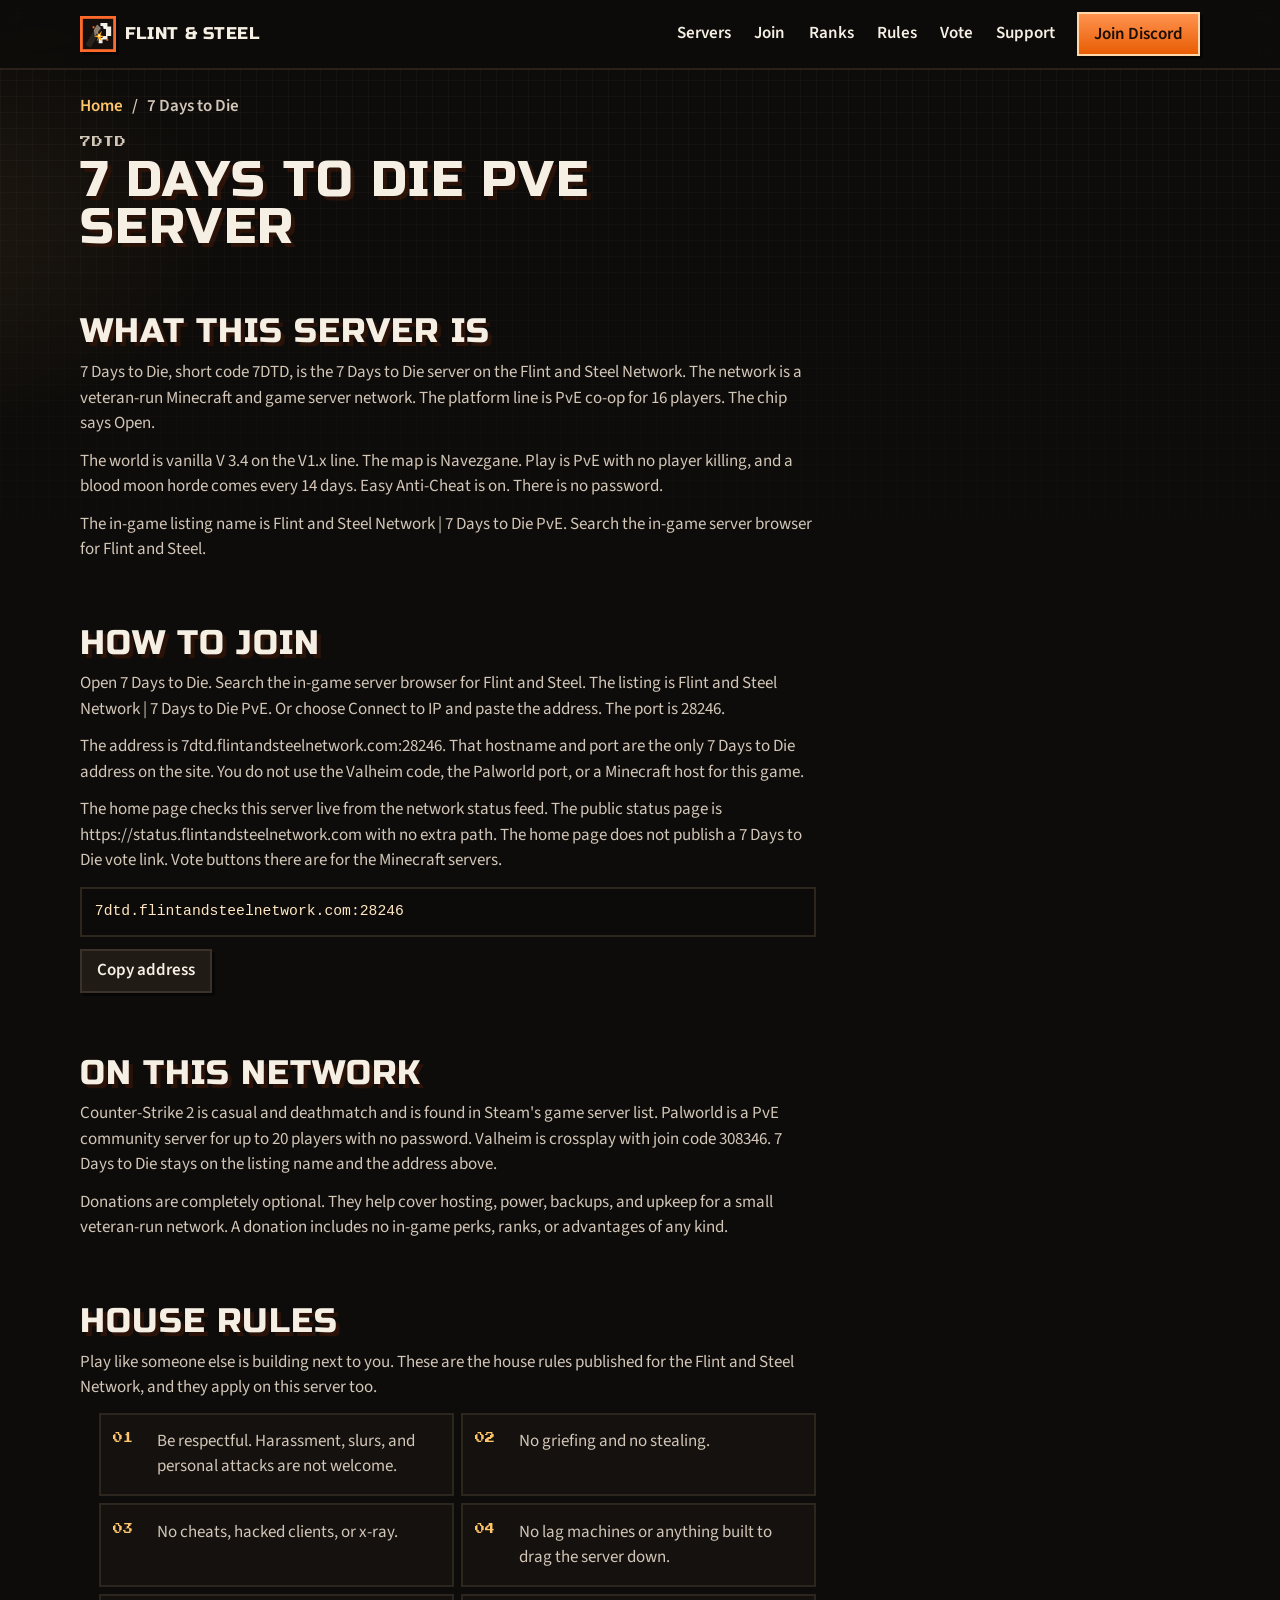
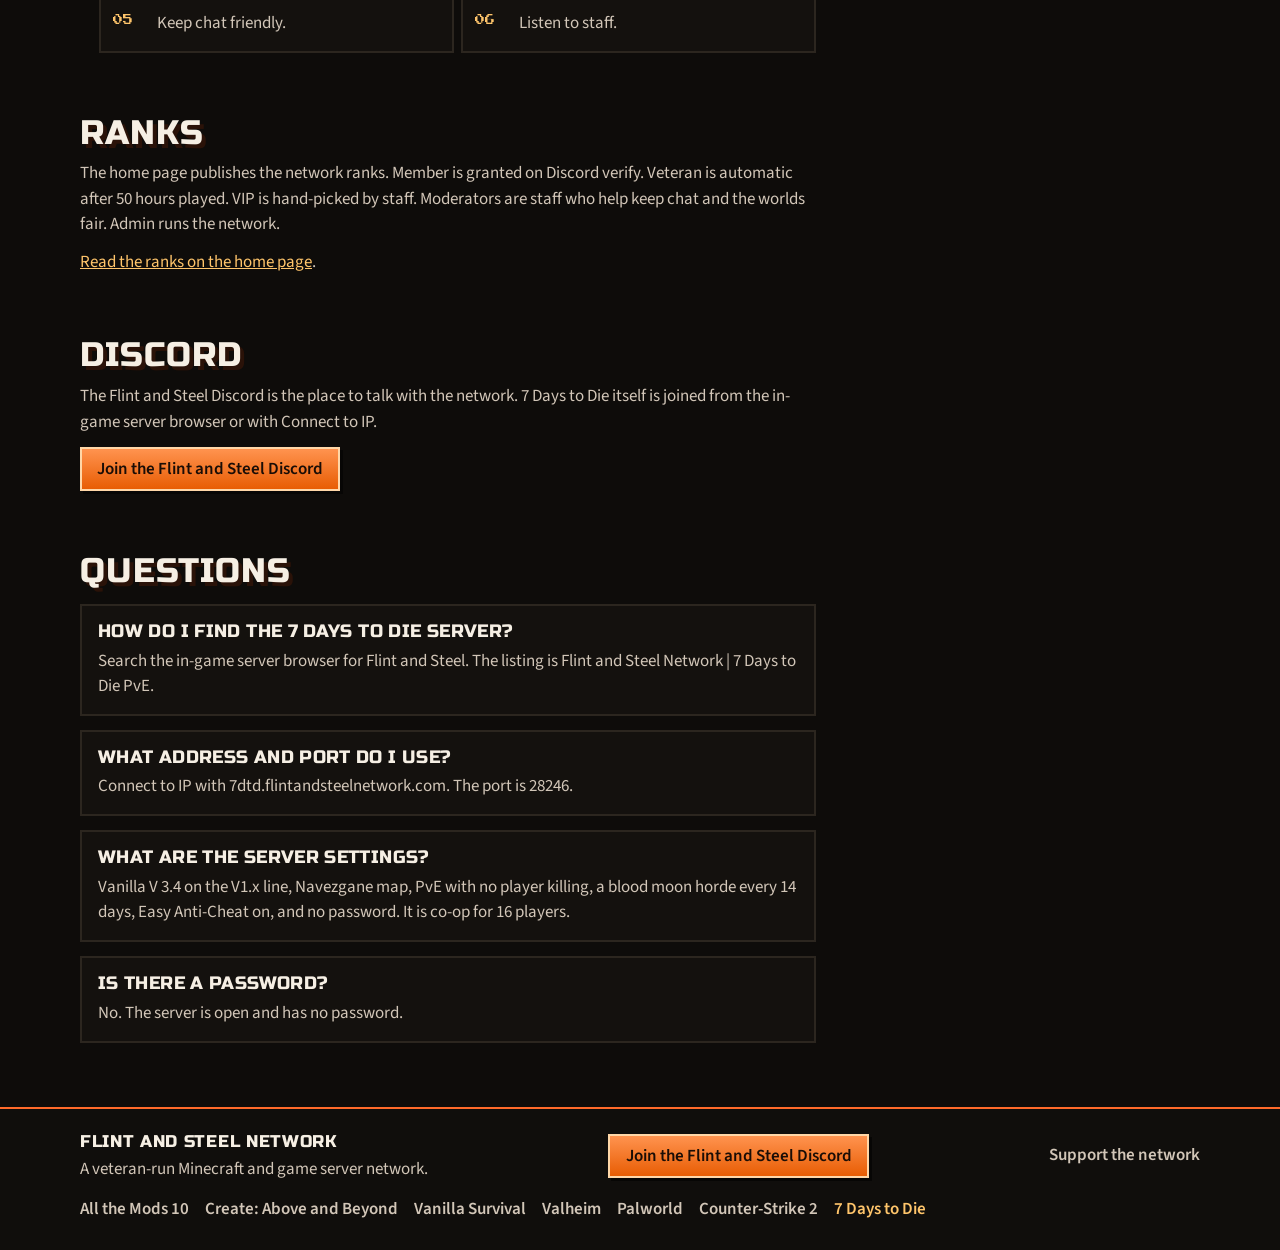
==== 7-days-to-die/index.html @ 0cdb157c "Add a page for each server, plus sitemap, favicon, and IndexNow. Each game has a folder page with th" ====
<!DOCTYPE html>
<html lang="en">
<head>
  <meta charset="utf-8">
  <meta name="viewport" content="width=device-width, initial-scale=1">
  <meta name="theme-color" content="#0e0c0a">
  <meta name="color-scheme" content="dark">
  <title>7 Days to Die PvE Server | Flint and Steel Network</title>
  <meta name="description" content="Veteran-run 7 Days to Die PvE co-op server for 16 players. Vanilla V 3.4 on Navezgane, no password. Search Flint and Steel, or use 7dtd.flintandsteelnetwork.com port 28246.">
  <link rel="canonical" href="https://flintandsteelnetwork.com/7-days-to-die/">
  <meta property="og:type" content="website">
  <meta property="og:site_name" content="Flint and Steel Network">
  <meta property="og:locale" content="en_US">
  <meta property="og:title" content="7 Days to Die PvE Server | Flint and Steel Network">
  <meta property="og:description" content="Veteran-run 7 Days to Die PvE co-op server for 16 players. Vanilla V 3.4 on Navezgane, no password. Search Flint and Steel, or use 7dtd.flintandsteelnetwork.com port 28246.">
  <meta property="og:url" content="https://flintandsteelnetwork.com/7-days-to-die/">
  <meta property="og:image" content="https://flintandsteelnetwork.com/images/og.png">
  <meta property="og:image:secure_url" content="https://flintandsteelnetwork.com/images/og.png">
  <meta property="og:image:type" content="image/png">
  <meta property="og:image:width" content="1200">
  <meta property="og:image:height" content="630">
  <meta property="og:image:alt" content="Flint and Steel Network, a veteran-run Minecraft and game server network">
  <meta name="twitter:card" content="summary_large_image">
  <meta name="twitter:title" content="7 Days to Die PvE Server | Flint and Steel Network">
  <meta name="twitter:description" content="Veteran-run 7 Days to Die PvE co-op server for 16 players. Vanilla V 3.4 on Navezgane, no password. Search Flint and Steel, or use 7dtd.flintandsteelnetwork.com port 28246.">
  <meta name="twitter:image" content="https://flintandsteelnetwork.com/images/og.png">
  <meta name="twitter:image:alt" content="Flint and Steel Network, a veteran-run Minecraft and game server network">
  <meta name="referrer" content="strict-origin-when-cross-origin">
  <meta http-equiv="Content-Security-Policy" content="default-src 'self'; script-src 'self'; style-src 'self'; font-src 'self'; img-src 'self'; connect-src 'self' https://api.mcstatus.io https://status.flintandsteelnetwork.com; base-uri 'none'; object-src 'none'; form-action 'none'">
  <link rel="icon" href="/favicon.ico" sizes="any">
  <link rel="icon" href="/favicon.svg" type="image/svg+xml">
  <link rel="apple-touch-icon" href="/images/apple-touch-icon.png">
  <link rel="manifest" href="/site.webmanifest">
  <link rel="stylesheet" href="/css/site.css">
  <script type="application/ld+json">
  {
    "@context": "https://schema.org",
    "@graph": [
      {
        "@type": "BreadcrumbList",
        "itemListElement": [
          {
            "@type": "ListItem",
            "position": 1,
            "name": "Home",
            "item": "https://flintandsteelnetwork.com/"
          },
          {
            "@type": "ListItem",
            "position": 2,
            "name": "7 Days to Die",
            "item": "https://flintandsteelnetwork.com/7-days-to-die/"
          }
        ]
      },
      {
        "@type": "FAQPage",
        "mainEntity": [
          {
            "@type": "Question",
            "name": "How do I find the 7 Days to Die server?",
            "acceptedAnswer": {
              "@type": "Answer",
              "text": "Search the in-game server browser for Flint and Steel. The listing is Flint and Steel Network | 7 Days to Die PvE."
            }
          },
          {
            "@type": "Question",
            "name": "What address and port do I use?",
            "acceptedAnswer": {
              "@type": "Answer",
              "text": "Connect to IP with 7dtd.flintandsteelnetwork.com. The port is 28246."
            }
          },
          {
            "@type": "Question",
            "name": "What are the server settings?",
            "acceptedAnswer": {
              "@type": "Answer",
              "text": "Vanilla V 3.4 on the V1.x line, Navezgane map, PvE with no player killing, a blood moon horde every 14 days, Easy Anti-Cheat on, and no password. It is co-op for 16 players."
            }
          },
          {
            "@type": "Question",
            "name": "Is there a password?",
            "acceptedAnswer": {
              "@type": "Answer",
              "text": "No. The server is open and has no password."
            }
          }
        ]
      }
    ]
  }
  </script>
</head>
<body>
  <a class="skip" href="#content">Skip to content</a>
  <header class="site-header">
    <div class="wrap header-inner">
      <a class="brand" href="/">
        <img src="/favicon.svg" alt="" width="36" height="36">
        <span class="brand-name brand-name-long">Flint &amp; Steel</span>
        <span class="brand-name brand-name-short">F&amp;S</span>
      </a>
      <nav class="nav-desktop" aria-label="Sections">
        <a class="nav-link" href="/#servers">Servers</a>
        <a class="nav-link" href="/#join">Join</a>
        <a class="nav-link" href="/#ranks">Ranks</a>
        <a class="nav-link" href="/#rules">Rules</a>
        <a class="nav-link" href="/#vote">Vote</a>
        <a class="nav-link" href="https://ko-fi.com/flintandsteelnetwork" target="_blank" rel="noopener noreferrer">Support<span class="sr-only"> the network (opens in a new tab)</span></a>
      </nav>
      <a class="btn btn-ember btn-discord" href="https://discord.gg/zWJfDJQcgP" target="_blank" rel="noopener noreferrer">
        <span class="long">Join Discord</span>
        <span class="short">Discord</span>
        <span class="sr-only"> (opens in a new tab)</span>
      </a>
      <button type="button" class="btn btn-steel nav-toggle" aria-expanded="false" aria-controls="mobile-nav">Menu</button>
      <nav id="mobile-nav" class="nav-mobile" hidden aria-label="Sections">
        <a class="nav-link" href="/#servers">Servers</a>
        <a class="nav-link" href="/#join">Join</a>
        <a class="nav-link" href="/#ranks">Ranks</a>
        <a class="nav-link" href="/#rules">Rules</a>
        <a class="nav-link" href="/#vote">Vote</a>
        <a class="nav-link" href="https://ko-fi.com/flintandsteelnetwork" target="_blank" rel="noopener noreferrer">Support<span class="sr-only"> the network (opens in a new tab)</span></a>
      </nav>
    </div>
  </header>
  <main id="content" class="wrap">
    <nav class="crumbs" aria-label="Breadcrumb">
      <a href="/">Home</a>
      <span aria-hidden="true">/</span>
      <span>7 Days to Die</span>
    </nav>
    <article class="server-page">
      <p class="kicker">7DTD</p>
      <h1>7 Days to Die PvE server</h1>
      <section class="section">
        <h2>What this server is</h2>
        <p>7 Days to Die, short code 7DTD, is the 7 Days to Die server on the Flint and Steel Network. The network is a veteran-run Minecraft and game server network. The platform line is PvE co-op for 16 players. The chip says Open.</p>
        <p>The world is vanilla V 3.4 on the V1.x line. The map is Navezgane. Play is PvE with no player killing, and a blood moon horde comes every 14 days. Easy Anti-Cheat is on. There is no password.</p>
        <p>The in-game listing name is Flint and Steel Network | 7 Days to Die PvE. Search the in-game server browser for Flint and Steel.</p>
      </section>
      <section class="section">
        <h2>How to join</h2>
        <p>Open 7 Days to Die. Search the in-game server browser for Flint and Steel. The listing is Flint and Steel Network | 7 Days to Die PvE. Or choose Connect to IP and paste the address. The port is 28246.</p>
        <p>The address is 7dtd.flintandsteelnetwork.com:28246. That hostname and port are the only 7 Days to Die address on the site. You do not use the Valheim code, the Palworld port, or a Minecraft host for this game.</p>
        <p>The home page checks this server live from the network status feed. The public status page is https://status.flintandsteelnetwork.com with no extra path. The home page does not publish a 7 Days to Die vote link. Vote buttons there are for the Minecraft servers.</p>
        <code class="address">7dtd.flintandsteelnetwork.com:28246</code>
        <p><button type="button" class="btn btn-steel btn-copy" data-copy="7dtd.flintandsteelnetwork.com:28246" data-copy-what="7 Days to Die address">Copy address</button></p>
      </section>
      <section class="section">
        <h2>On this network</h2>
        <p>Counter-Strike 2 is casual and deathmatch and is found in Steam's game server list. Palworld is a PvE community server for up to 20 players with no password. Valheim is crossplay with join code 308346. 7 Days to Die stays on the listing name and the address above.</p>
        <p>Donations are completely optional. They help cover hosting, power, backups, and upkeep for a small veteran-run network. A donation includes no in-game perks, ranks, or advantages of any kind.</p>
      </section>
      <section class="section">
        <h2>House rules</h2>
        <p>Play like someone else is building next to you. These are the house rules published for the Flint and Steel Network, and they apply on this server too.</p>
        <ol class="rules">
            <li>Be respectful. Harassment, slurs, and personal attacks are not welcome.</li>
            <li>No griefing and no stealing.</li>
            <li>No cheats, hacked clients, or x-ray.</li>
            <li>No lag machines or anything built to drag the server down.</li>
            <li>Keep chat friendly.</li>
            <li>Listen to staff.</li>
        </ol>
      </section>
      <section class="section">
        <h2>Ranks</h2>
        <p>The home page publishes the network ranks. Member is granted on Discord verify. Veteran is automatic after 50 hours played. VIP is hand-picked by staff. Moderators are staff who help keep chat and the worlds fair. Admin runs the network.</p>
        <p><a href="/#ranks">Read the ranks on the home page</a>.</p>
      </section>
      <section class="section">
        <h2>Discord</h2>
        <p>The Flint and Steel Discord is the place to talk with the network. 7 Days to Die itself is joined from the in-game server browser or with Connect to IP.</p>
        <p><a class="btn btn-ember" href="https://discord.gg/zWJfDJQcgP" target="_blank" rel="noopener noreferrer">Join the Flint and Steel Discord<span class="sr-only"> (opens in a new tab)</span></a></p>
      </section>
      <section class="section" id="faq">
        <h2>Questions</h2>
        <div class="faq">
          <article>
            <h3>How do I find the 7 Days to Die server?</h3>
            <p>Search the in-game server browser for Flint and Steel. The listing is Flint and Steel Network | 7 Days to Die PvE.</p>
          </article>
          <article>
            <h3>What address and port do I use?</h3>
            <p>Connect to IP with 7dtd.flintandsteelnetwork.com. The port is 28246.</p>
          </article>
          <article>
            <h3>What are the server settings?</h3>
            <p>Vanilla V 3.4 on the V1.x line, Navezgane map, PvE with no player killing, a blood moon horde every 14 days, Easy Anti-Cheat on, and no password. It is co-op for 16 players.</p>
          </article>
          <article>
            <h3>Is there a password?</h3>
            <p>No. The server is open and has no password.</p>
          </article>
        </div>
      </section>
    </article>
  </main>
  <footer class="site-footer">
    <div class="wrap footer-inner">
      <div class="footer-id">
        <p class="footer-brand">Flint and Steel Network</p>
        <p class="footer-about">A veteran-run Minecraft and game server network.</p>
      </div>
      <a class="btn btn-ember" href="https://discord.gg/zWJfDJQcgP" target="_blank" rel="noopener noreferrer">Join the Flint and Steel Discord<span class="sr-only"> (opens in a new tab)</span></a>
      <a class="footer-support" href="https://ko-fi.com/flintandsteelnetwork" target="_blank" rel="noopener noreferrer">Support the network<span class="sr-only"> (opens in a new tab)</span></a>
      <nav class="footer-servers" aria-label="Servers">
        <a href="/atm10/">All the Mods 10</a>
        <a href="/create-above-and-beyond/">Create: Above and Beyond</a>
        <a href="/vanilla/">Vanilla Survival</a>
        <a href="/valheim/">Valheim</a>
        <a href="/palworld/">Palworld</a>
        <a href="/cs2/">Counter-Strike 2</a>
        <a href="/7-days-to-die/" aria-current="page">7 Days to Die</a>
      </nav>
    </div>
  </footer>
  <script src="/js/site.js" defer></script>
</body>
</html>
---- css/site.css ----
/* Flint and Steel Network
   Fonts: Press Start 2P, Russo One, Source Sans 3. See fonts/OFL.txt. */

@font-face {
  font-family: "Press Start 2P";
  font-style: normal;
  font-weight: 400;
  font-display: swap;
  src: url("../fonts/press-start-2p-latin-400-normal.woff2") format("woff2");
}

@font-face {
  font-family: "Russo One";
  font-style: normal;
  font-weight: 400;
  font-display: swap;
  src: url("../fonts/russo-one-latin-400-normal.woff2") format("woff2");
}

@font-face {
  font-family: "Source Sans 3";
  font-style: normal;
  font-weight: 400;
  font-display: swap;
  src: url("../fonts/source-sans-3-latin-400-normal.woff2") format("woff2");
}

@font-face {
  font-family: "Source Sans 3";
  font-style: normal;
  font-weight: 600;
  font-display: swap;
  src: url("../fonts/source-sans-3-latin-600-normal.woff2") format("woff2");
}

:root {
  --soot: #0e0c0a;
  --coal: #16130f;
  --iron: #211b16;
  --steel: #3a312a;
  --ash: #d2c6b8;
  --parchment: #f6efe4;
  --ember: #ff6a2a;
  --ember-deep: #c2410c;
  --spark: #ffc56b;
  --gold: #e8b15a;
  --online: #d8ffb0;
  --offline: #ffd0c8;
  --shadow: #070605;
  --header: 4.25rem;
  --font-body: "Source Sans 3", "Segoe UI", sans-serif;
  --font-display: "Russo One", "Arial Black", Impact, sans-serif;
  --font-pixel: "Press Start 2P", "Courier New", monospace;
}

*,
*::before,
*::after {
  box-sizing: border-box;
}

html {
  scroll-behavior: smooth;
  background: var(--soot);
  color-scheme: dark;
}

body {
  margin: 0;
  min-height: 100vh;
  background:
    radial-gradient(900px 480px at 100% -10%, rgba(255, 106, 42, 0.22), transparent 55%),
    radial-gradient(700px 420px at -10% 8%, rgba(255, 197, 107, 0.08), transparent 50%),
    var(--soot);
  color: var(--parchment);
  font-family: var(--font-body);
  font-size: 1.0625rem;
  line-height: 1.5;
}

body::before {
  content: "";
  position: fixed;
  inset: 0;
  pointer-events: none;
  background-image:
    linear-gradient(rgba(255, 236, 214, 0.035) 1px, transparent 1px),
    linear-gradient(90deg, rgba(255, 236, 214, 0.035) 1px, transparent 1px);
  background-size: 16px 16px;
  mask-image: linear-gradient(to bottom, #000 0%, transparent 78%);
}

::selection {
  background: var(--ember);
  color: #1a0d06;
}

:focus-visible {
  outline: 2px solid var(--spark);
  outline-offset: 3px;
}

img,
svg {
  max-width: 100%;
  height: auto;
}

h1, h2, h3, p {
  margin: 0;
}

a {
  color: var(--spark);
}

.skip {
  position: absolute;
  left: 1rem;
  top: -4rem;
  z-index: 40;
  background: var(--ember);
  color: #1a0d06;
  font-weight: 600;
  padding: 0.5rem 0.8rem;
  text-decoration: none;
}

.skip:focus {
  top: 0.5rem;
}

.sr-only {
  position: absolute;
  width: 1px;
  height: 1px;
  padding: 0;
  margin: -1px;
  overflow: hidden;
  clip: rect(0, 0, 0, 0);
  white-space: nowrap;
  border: 0;
}

.wrap {
  width: min(1120px, calc(100% - 2rem));
  margin-inline: auto;
}

.kicker {
  font-family: var(--font-pixel);
  font-size: 0.68rem;
  line-height: 1.7;
  letter-spacing: 0.06em;
  text-transform: uppercase;
  color: var(--ember);
}

h2 {
  margin: 0.35rem 0 0.45rem;
  font-family: var(--font-display);
  font-size: clamp(2rem, 4vw, 3.1rem);
  font-weight: 400;
  letter-spacing: 0.03em;
  line-height: 0.95;
  text-transform: uppercase;
  text-shadow: 4px 4px 0 #2a1208;
}

.section-intro,
.lede,
.blurb,
.rules-intro,
.track-detail,
.rank p,
.rules li,
.note,
.instructions,
.checked {
  color: var(--ash);
}

.section {
  margin-top: 4rem;
  scroll-margin-top: 5.25rem;
}

.section-head {
  display: flex;
  flex-wrap: wrap;
  align-items: flex-end;
  justify-content: space-between;
  gap: 0.8rem 1rem;
}

.section-intro {
  max-width: 42rem;
  margin-top: 0.35rem;
}

.checked {
  min-height: 1.5rem;
  margin-top: 0.35rem;
  font-size: 0.95rem;
}

.site-header {
  position: sticky;
  top: 0;
  z-index: 20;
  background: rgba(14, 12, 10, 0.92);
  border-bottom: 2px solid #2a211b;
  backdrop-filter: blur(12px);
}

.header-inner {
  position: relative;
  display: flex;
  align-items: center;
  gap: 0.7rem;
  min-height: var(--header);
}

.brand {
  display: flex;
  align-items: center;
  gap: 0.55rem;
  margin-right: auto;
  color: var(--parchment);
  text-decoration: none;
  min-width: 0;
}

.brand img {
  width: 36px;
  height: 36px;
  flex: none;
  box-shadow: 3px 3px 0 var(--shadow);
}

.brand-name {
  font-family: var(--font-display);
  font-size: 1.05rem;
  letter-spacing: 0.04em;
  text-transform: uppercase;
  white-space: nowrap;
}

.brand-name-short {
  display: none;
}

.nav-desktop {
  display: none;
  align-items: center;
  gap: 0.15rem;
}

.nav-link {
  color: var(--parchment);
  text-decoration: none;
  font-weight: 600;
  padding: 0.45rem 0.65rem;
}

.nav-link.is-current {
  color: var(--spark);
  box-shadow: inset 0 -2px 0 var(--ember);
}

.nav-toggle {
  display: inline-flex;
}

.nav-mobile {
  position: absolute;
  top: calc(100% + 0.35rem);
  left: 0;
  right: 0;
  z-index: 25;
  display: flex;
  flex-direction: column;
  padding: 0.35rem;
  background: var(--coal);
  border: 2px solid var(--steel);
  box-shadow: 6px 6px 0 var(--shadow);
}

.nav-mobile[hidden] {
  display: none;
}

.nav-mobile a {
  color: var(--parchment);
  text-decoration: none;
  font-weight: 600;
  padding: 0.85rem 0.9rem;
}

.nav-mobile a:hover,
.nav-mobile a:focus-visible {
  background: #2a211b;
}

.btn {
  display: inline-flex;
  align-items: center;
  justify-content: center;
  gap: 0.4rem;
  min-height: 44px;
  padding: 0.55rem 0.95rem;
  border: 2px solid transparent;
  box-shadow: 3px 3px 0 var(--shadow);
  font: inherit;
  font-weight: 600;
  line-height: 1.2;
  text-align: center;
  text-decoration: none;
  cursor: pointer;
}

.btn:hover {
  transform: translate(-1px, -1px);
  box-shadow: 4px 4px 0 var(--shadow);
}

.btn:active {
  transform: translate(2px, 2px);
  box-shadow: 0 0 0 var(--shadow);
}

.btn-ember {
  background: linear-gradient(#ff934f, #e85d04);
  color: #1a0d06;
  border-color: #ffd7a8;
}

.btn-steel {
  background: var(--iron);
  color: var(--parchment);
  border-color: var(--steel);
}

.btn-vote {
  background: #241c16;
  color: var(--parchment);
  border-color: #5a4030;
  box-shadow: 3px 3px 0 var(--shadow);
}

.btn-vote:hover {
  border-color: var(--ember);
  color: #ffe7c4;
}

.btn-discord .short {
  display: none;
}

.hero {
  display: grid;
  gap: 2rem;
  padding-top: 2.4rem;
}

.lockup {
  display: grid;
  margin-top: 0.45rem;
  font-family: var(--font-display);
  font-size: clamp(3.4rem, 12vw, 7.2rem);
  font-weight: 400;
  letter-spacing: 0.01em;
  line-height: 0.84;
  text-transform: uppercase;
  text-shadow: 6px 6px 0 #2a1208;
}

.lockup span {
  display: block;
}

.amp {
  color: var(--ember);
}

.network {
  margin-top: 0.85rem;
  font-family: var(--font-pixel);
  font-size: 0.78rem;
  letter-spacing: 0.34em;
  color: var(--spark);
}

.tagline {
  margin-top: 1rem;
  max-width: 18ch;
  font-family: var(--font-display);
  font-size: clamp(1.35rem, 2.4vw, 1.8rem);
  letter-spacing: 0.02em;
  line-height: 1.15;
  text-transform: uppercase;
}

.about-line,
.lede {
  max-width: 38rem;
  font-size: 1.12rem;
}

.about-line {
  margin-top: 0.85rem;
  color: var(--parchment);
  font-weight: 600;
}

.lede {
  margin-top: 0.3rem;
}

.hero-actions {
  display: flex;
  flex-wrap: wrap;
  gap: 0.7rem;
  margin-top: 1.3rem;
}

.heat {
  display: grid;
  grid-template-columns: auto 1fr;
  align-items: center;
  gap: 0.7rem;
  margin-top: 1.4rem;
  max-width: 28rem;
}

.heat-label {
  font-weight: 600;
  font-size: 0.82rem;
  letter-spacing: 0.12em;
  text-transform: uppercase;
  color: var(--gold);
}

.heat-bar {
  height: 10px;
  background: #241c16;
  border: 2px solid #000;
  box-shadow: inset 0 0 0 1px #4a3024;
}

.heat-bar span {
  display: block;
  width: 100%;
  height: 100%;
  background: linear-gradient(90deg, #7a2e12, #ff6a2a 45%, #ffe1ad 72%, #ff6a2a);
}

.hero-plate {
  display: grid;
  align-content: center;
  justify-items: center;
  gap: 1rem;
  padding: 1.25rem 1rem 1.4rem;
  background:
    linear-gradient(180deg, rgba(255, 106, 42, 0.14), transparent 46%),
    var(--coal);
  border: 2px solid var(--steel);
  box-shadow: 8px 8px 0 var(--shadow);
}

.mark-wrap {
  position: relative;
  width: min(220px, 68vw);
}

.mark-wrap img {
  display: block;
  width: 100%;
  height: auto;
  box-shadow: 8px 8px 0 var(--shadow);
}

.embers {
  position: absolute;
  inset: -10% 0 auto;
  height: 80%;
  pointer-events: none;
}

.embers i {
  position: absolute;
  bottom: 18%;
  width: 4px;
  height: 4px;
  background: var(--spark);
  box-shadow: 0 0 8px var(--ember);
  opacity: 0;
  animation: rise 4.2s linear infinite;
}

.embers i:nth-child(1) { left: 18%; animation-delay: 0.1s; }
.embers i:nth-child(2) { left: 32%; animation-delay: 1.1s; background: #fff1c9; }
.embers i:nth-child(3) { left: 46%; animation-delay: 0.6s; }
.embers i:nth-child(4) { left: 58%; animation-delay: 1.8s; background: var(--ember); }
.embers i:nth-child(5) { left: 70%; animation-delay: 0.3s; }
.embers i:nth-child(6) { left: 40%; animation-delay: 2.4s; width: 3px; height: 3px; }
.embers i:nth-child(7) { left: 24%; animation-delay: 2.9s; background: var(--ember); }
.embers i:nth-child(8) { left: 64%; animation-delay: 3.4s; }

@keyframes rise {
  0% { transform: translateY(12px); opacity: 0; }
  12% { opacity: 1; }
  100% { transform: translateY(-130px); opacity: 0; }
}

.hero-facts {
  display: flex;
  flex-wrap: wrap;
  justify-content: center;
  gap: 0.45rem;
  margin: 0;
  padding: 0;
  list-style: none;
}

.hero-facts li {
  padding: 0.35rem 0.6rem;
  background: #120f0c;
  border: 2px solid #3a312a;
  font-weight: 600;
}

.server-grid,
.join-grid,
.vote-list {
  display: grid;
  gap: 1rem;
  margin-top: 1.15rem;
}

.game-group {
  scroll-margin-top: 5.25rem;
}

.game-group + .game-group {
  margin-top: 2.25rem;
}

.game-banner {
  display: flex;
  align-items: center;
  gap: 0.85rem;
  margin: 0.35rem 0 0;
  padding: 0.75rem 0.95rem;
  background:
    linear-gradient(90deg, rgba(255, 106, 42, 0.22), transparent 62%),
    #17130f;
  border: 2px solid #3a312a;
  border-left: 8px solid var(--ember);
  box-shadow: 5px 5px 0 #070605;
}

.game-banner-valheim {
  border-left-color: var(--gold);
  background:
    linear-gradient(90deg, rgba(232, 177, 90, 0.18), transparent 62%),
    #17130f;
}

.game-banner-palworld {
  border-left-color: #5ec8e5;
  background:
    linear-gradient(90deg, rgba(94, 200, 229, 0.16), transparent 62%),
    #17130f;
}

.game-banner-cs2 {
  border-left-color: #ffb020;
  background:
    linear-gradient(90deg, rgba(255, 176, 32, 0.18), transparent 62%),
    #17130f;
}

.game-banner-7dtd {
  border-left-color: #c4534a;
  background:
    linear-gradient(90deg, rgba(196, 83, 74, 0.2), transparent 62%),
    #17130f;
}

.game-emblem {
  width: 40px;
  height: 40px;
  flex: none;
}

.game-banner h3 {
  margin: 0;
  font-family: var(--font-display);
  font-size: clamp(1.45rem, 3vw, 1.9rem);
  font-weight: 400;
  letter-spacing: 0.04em;
  line-height: 1;
  text-transform: uppercase;
}

.game-banner p {
  margin: 0.2rem 0 0;
  color: var(--ash);
  font-size: 0.98rem;
}

.game-jumps {
  display: flex;
  flex-wrap: wrap;
  gap: 0.75rem 1.1rem;
  margin: 0.75rem 0 0;
}

.game-jumps a {
  font-weight: 600;
  text-decoration: none;
}

.game-jumps a:hover {
  color: #ffe7c4;
}

.server-card,
.join-track,
.vote-group,
.rank {
  min-width: 0;
  background:
    linear-gradient(180deg, rgba(255, 106, 42, 0.07), transparent 38%),
    var(--iron);
  border: 2px solid var(--steel);
  box-shadow: 6px 6px 0 var(--shadow);
}

.server-card {
  display: flex;
  flex-direction: column;
  gap: 0.75rem;
  padding: 1rem 1rem 1.05rem;
}

.server-card:focus-within,
.rank.is-highlight,
.join-track:focus-within {
  border-color: #8a4b2c;
}

.server-card.is-online {
  border-color: #6a3a22;
}

.server-card.is-offline {
  border-color: #5a3330;
}

.card-kicker,
.card-actions,
.vote-actions,
.status {
  display: flex;
  flex-wrap: wrap;
  align-items: center;
  gap: 0.45rem 0.55rem;
}

.code,
.chip,
.rank-index {
  font-family: var(--font-pixel);
  font-size: 0.62rem;
  line-height: 1.85;
  letter-spacing: 0.04em;
}

.code {
  color: var(--spark);
}

.chip {
  padding: 0.2rem 0.4rem;
  color: var(--parchment);
  background: #120f0c;
  border: 2px solid #3a312a;
}

.server-card h3,
.server-card h4,
.join-track h3,
.vote-group h3,
.rank h3 {
  font-family: var(--font-display);
  font-size: 1.55rem;
  font-weight: 400;
  letter-spacing: 0.03em;
  line-height: 1.05;
  text-transform: uppercase;
}

.platform {
  color: var(--gold);
  font-weight: 600;
}

.address {
  display: block;
  margin: 0;
  padding: 0.75rem 0.8rem;
  background: #0c0b0a;
  border: 2px solid #2c261f;
  color: #ffe7c2;
  font-family: ui-monospace, "Cascadia Code", "Segoe UI Mono", monospace;
  font-size: 0.92rem;
  line-height: 1.45;
  overflow-wrap: break-word;
}

.confirm-note {
  padding: 0.55rem 0.7rem;
  background: #2a1c10;
  border: 2px dashed var(--gold);
  color: #ffd7a8;
  font-weight: 600;
}

.card-actions {
  margin-top: auto;
}

.status {
  min-height: 1.6rem;
}

.lamp {
  width: 10px;
  height: 10px;
  flex: none;
  background: #5c564e;
  box-shadow: 0 0 0 2px #000;
}

.status-label {
  font-weight: 600;
}

.is-online .lamp {
  background: #ffb020;
  box-shadow: 0 0 10px #ff6a2a, 0 0 0 2px #000;
  animation: pulse 1.6s ease-in-out infinite;
}

.is-online .status-label { color: var(--online); }
.is-offline .lamp { background: #ff6b5a; }
.is-offline .status-label { color: var(--offline); }
.is-unknown .status-label { color: var(--ash); }
.is-unconfirmed .status-label { color: var(--spark); }
.is-code .lamp { background: var(--ember); }

.status-meta {
  color: var(--ash);
}

.join-code-block {
  display: grid;
  gap: 0.25rem;
}

.code-label {
  font-weight: 600;
  color: var(--gold);
}

.join-code {
  font-family: var(--font-pixel);
  font-size: clamp(1.15rem, 3vw, 1.55rem);
  letter-spacing: 0.12em;
  line-height: 1.85;
  color: var(--spark);
}

.join-track,
.vote-group,
.rank {
  padding: 1rem;
}

.join-track ol {
  display: grid;
  gap: 0.45rem;
  margin: 0.75rem 0 0;
  padding-left: 1.2rem;
}

.pack-links {
  display: grid;
  gap: 0.3rem;
  margin: 0.8rem 0 0;
  padding: 0;
  list-style: none;
}

.note,
.instructions {
  margin-top: 0.15rem;
}

.rank-list {
  display: grid;
  gap: 0.7rem;
  margin-top: 1.15rem;
}

.rank {
  display: grid;
  grid-template-columns: minmax(7.5rem, 11rem) 1fr;
  gap: 0.35rem 1rem;
  align-items: center;
}

.rank.is-highlight {
  background:
    linear-gradient(90deg, rgba(255, 106, 42, 0.18), transparent 55%),
    var(--iron);
  border-color: var(--ember);
}

.rank-name {
  display: flex;
  flex-direction: column;
  gap: 0.2rem;
}

.rank-index {
  color: var(--gold);
}

.rules {
  display: grid;
  gap: 0.65rem;
  margin: 1.15rem 0 0;
  padding: 0;
  list-style: none;
  counter-reset: rule;
}

.rules li {
  position: relative;
  padding: 0.9rem 0.95rem 0.9rem 3.5rem;
  background: #14110e;
  border: 2px solid #2c261f;
  color: var(--parchment);
  counter-increment: rule;
}

.rules li::before {
  content: counter(rule, decimal-leading-zero);
  position: absolute;
  left: 0.75rem;
  top: 1.05rem;
  font-family: var(--font-pixel);
  font-size: 0.62rem;
  color: var(--spark);
}

.vote-message {
  margin-top: 0.55rem;
  max-width: 40rem;
  font-family: var(--font-display);
  font-size: clamp(1.25rem, 2vw, 1.6rem);
  letter-spacing: 0.02em;
  line-height: 1.2;
  text-transform: uppercase;
}

.vote-hint {
  margin-top: 0.35rem;
  color: var(--ash);
}

.vote-group h3 {
  margin-bottom: 0.7rem;
}

.btn-kofi {
  margin-top: 1.15rem;
  background: linear-gradient(#ff934f, #e85d04);
  color: #1a0d06;
  border-color: #ffd7a8;
}

.btn-kofi svg {
  display: block;
  flex: none;
}

.footer-support {
  color: var(--ash);
  font-weight: 600;
  text-decoration: none;
}

.footer-support:hover {
  color: var(--spark);
}

.footer-servers {
  flex-basis: 100%;
  display: flex;
  flex-wrap: wrap;
  gap: 0.45rem 1rem;
}

.footer-servers a {
  color: var(--ash);
  font-weight: 600;
  text-decoration: none;
}

.footer-servers a:hover,
.footer-servers a[aria-current="page"] {
  color: var(--spark);
}

.server-card h4 a {
  color: inherit;
  text-decoration: none;
}

.server-card h4 a:hover,
.server-card h4 a:focus-visible {
  color: var(--spark);
}

.crumbs {
  display: flex;
  flex-wrap: wrap;
  gap: 0.35rem 0.55rem;
  margin-top: 1.5rem;
  color: var(--ash);
  font-weight: 600;
}

.crumbs a {
  text-decoration: none;
}

.server-page {
  max-width: 46rem;
  margin-top: 0.85rem;
}

.server-page h1 {
  margin: 0.35rem 0 0.7rem;
  font-family: var(--font-display);
  font-size: clamp(2rem, 4vw, 3.1rem);
  font-weight: 400;
  letter-spacing: 0.03em;
  line-height: 0.95;
  text-transform: uppercase;
  text-shadow: 4px 4px 0 #2a1208;
}

.server-page h2 {
  font-size: clamp(1.55rem, 3vw, 2.15rem);
}

.server-page p,
.server-page li {
  color: var(--ash);
}

.server-page p {
  margin-top: 0.75rem;
}

.server-page ol,
.server-page ul {
  display: grid;
  gap: 0.45rem;
  margin: 0.75rem 0 0;
  padding-left: 1.2rem;
}

.server-page .address {
  margin-top: 0.85rem;
}

.faq {
  display: grid;
  gap: 0.85rem;
  margin-top: 1rem;
}

.faq article {
  padding: 0.9rem 1rem;
  background: #14110e;
  border: 2px solid #2c261f;
}

.faq h3 {
  font-family: var(--font-display);
  font-size: 1.15rem;
  font-weight: 400;
  letter-spacing: 0.02em;
  line-height: 1.2;
  text-transform: uppercase;
}

.faq p {
  margin-top: 0.4rem;
}

.site-footer {
  margin-top: 4rem;
  border-top: 2px solid var(--ember);
  background: #100e0c;
}

.footer-inner {
  display: flex;
  flex-wrap: wrap;
  align-items: center;
  justify-content: space-between;
  gap: 0.9rem 1.2rem;
  padding: 1.3rem 0 1.7rem;
}

.footer-id {
  display: grid;
  gap: 0.15rem;
  min-width: 0;
}

.footer-brand {
  font-family: var(--font-display);
  letter-spacing: 0.04em;
  text-transform: uppercase;
}

.footer-about {
  max-width: 24rem;
  color: var(--ash);
}

.soon {
  font-family: var(--font-pixel);
  font-size: 0.68rem;
  line-height: 1.7;
  color: var(--spark);
}

.noscript {
  padding: 2rem 0 3rem;
}

.clipboard-sink {
  position: fixed;
  left: -9999px;
  top: 0;
}

#app:empty::before {
  content: "Lighting the forge…";
  display: block;
  padding: 3rem 1rem;
  text-align: center;
  color: var(--ash);
}

@keyframes pulse {
  0%, 100% { filter: brightness(1); }
  50% { filter: brightness(1.35); }
}

@media (max-width: 420px) {
  .brand-name-long { display: none; }
  .brand-name-short { display: inline; }
}

@media (max-width: 720px) {
  .btn-discord .long { display: none; }
  .btn-discord .short { display: inline; }
  .rank { grid-template-columns: 1fr; }
  .heat { grid-template-columns: 1fr; }
}

@media (min-width: 800px) {
  .server-grid { grid-template-columns: 1fr 1fr; }
  .rules { grid-template-columns: 1fr 1fr; }
}

@media (min-width: 900px) {
  .hero {
    grid-template-columns: minmax(0, 1.25fr) minmax(260px, 0.75fr);
    align-items: center;
    gap: 2.5rem;
    padding-top: 3.2rem;
  }

  .join-grid { grid-template-columns: 1.25fr 0.9fr 0.9fr; }
}

@media (min-width: 880px) {
  .nav-desktop { display: flex; }
  .nav-toggle,
  .nav-mobile { display: none !important; }
}

@media (hover: hover) {
  .server-card:hover,
  .rank:hover,
  .join-track:hover {
    border-color: var(--ember);
  }
}

@media (prefers-reduced-motion: reduce) {
  html { scroll-behavior: auto; }

  *,
  *::before,
  *::after {
    animation: none !important;
    transition: none !important;
  }
}
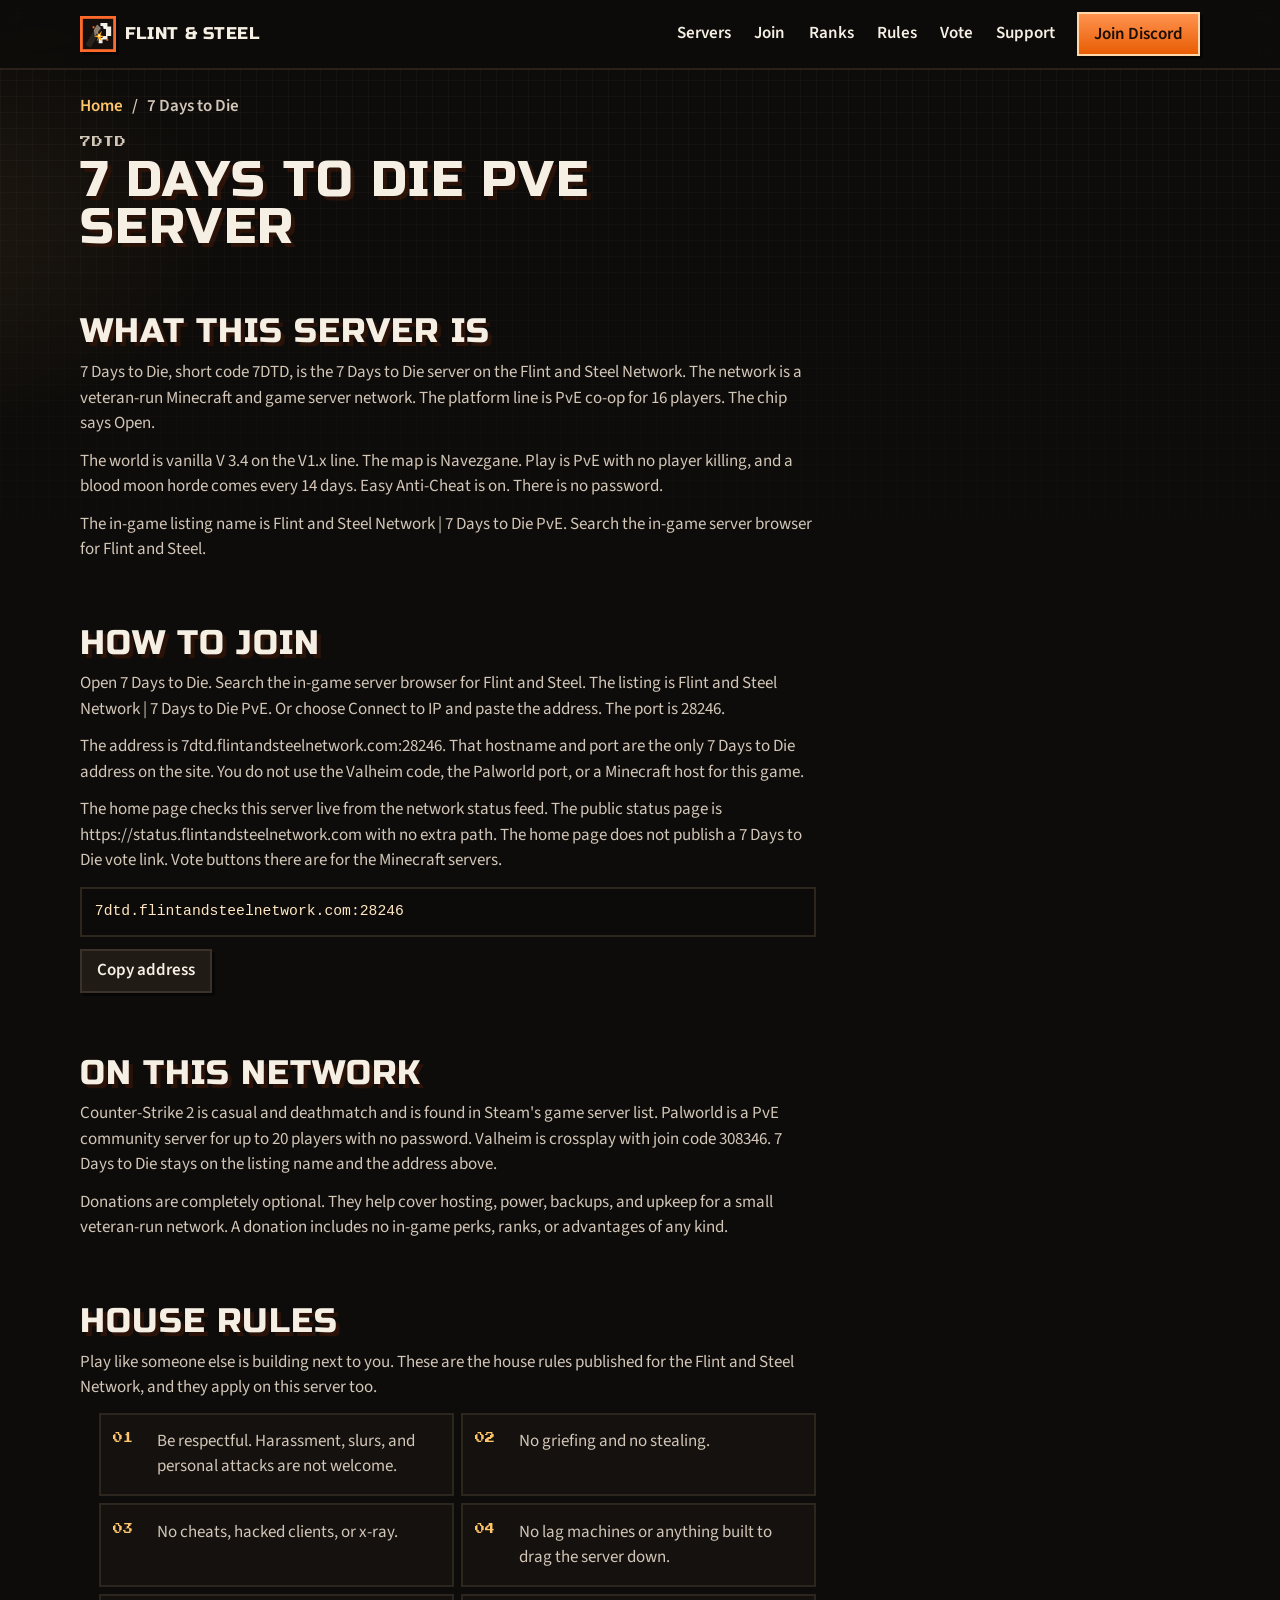
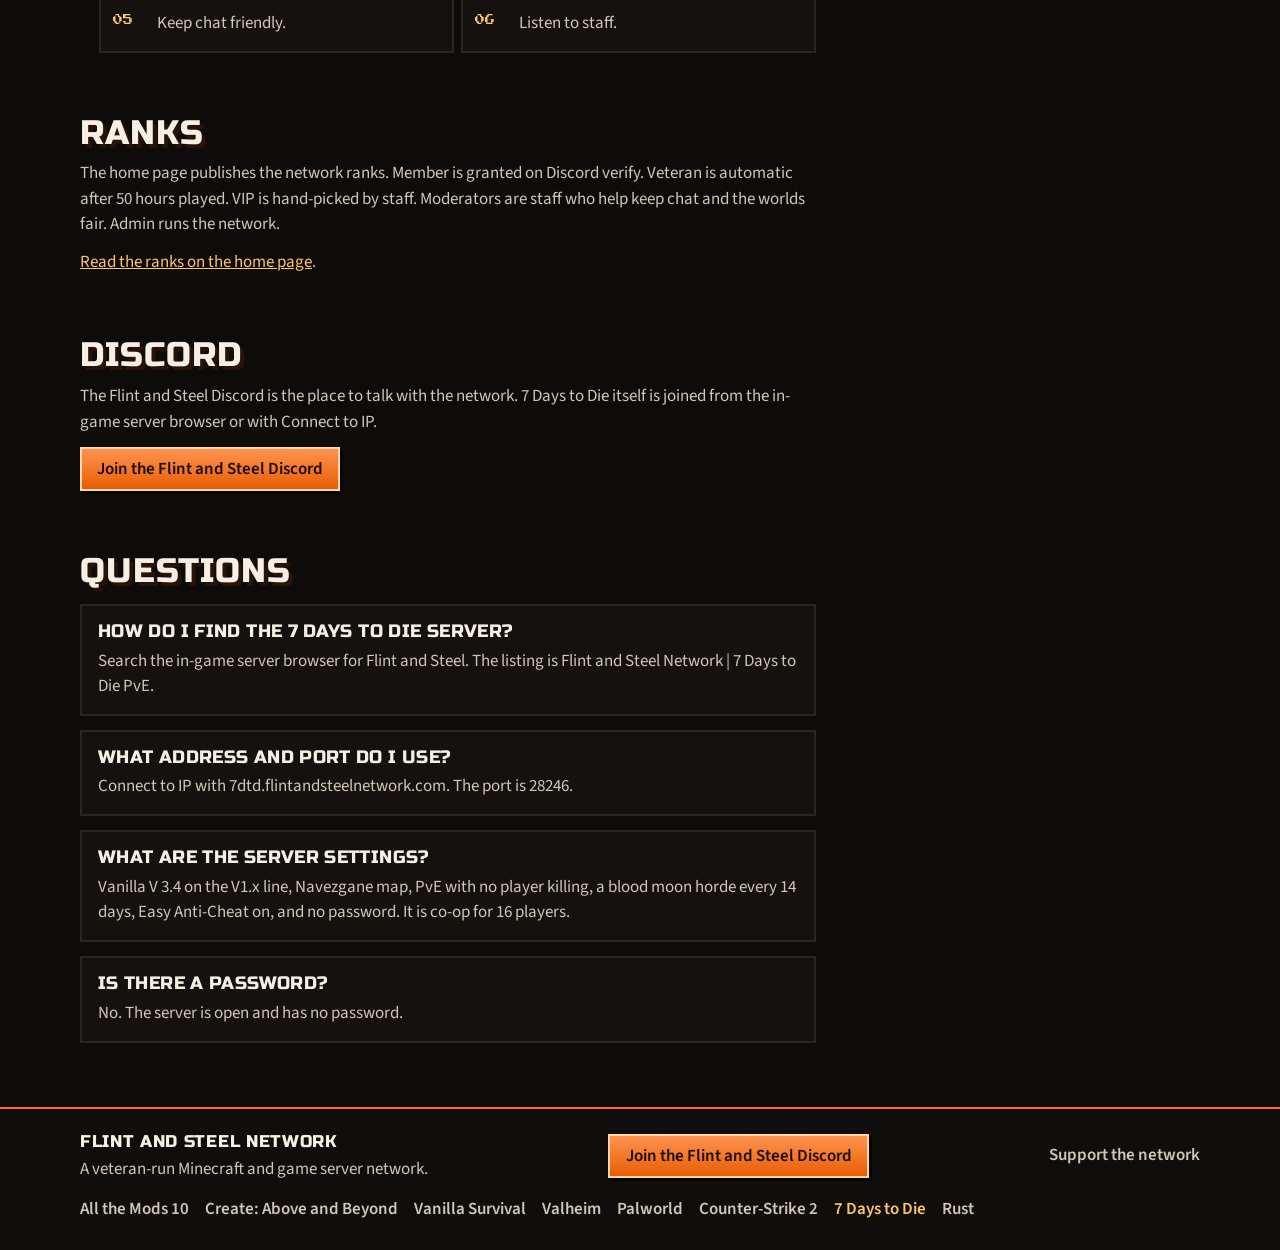
==== commit 104678e4: "Add the Rust vanilla PvP server page and home card. The page follows the other server pages, the car" ====
--- a/7-days-to-die/index.html
+++ b/7-days-to-die/index.html
@@ -216,6 +216,7 @@
         <a href="/palworld/">Palworld</a>
         <a href="/cs2/">Counter-Strike 2</a>
         <a href="/7-days-to-die/" aria-current="page">7 Days to Die</a>
+        <a href="/rust/">Rust</a>
       </nav>
     </div>
   </footer>
--- a/css/site.css
+++ b/css/site.css
@@ -588,6 +588,13 @@
     #17130f;
 }
 
+.game-banner-rust {
+  border-left-color: #c4783a;
+  background:
+    linear-gradient(90deg, rgba(196, 120, 58, 0.2), transparent 62%),
+    #17130f;
+}
+
 .game-emblem {
   width: 40px;
   height: 40px;
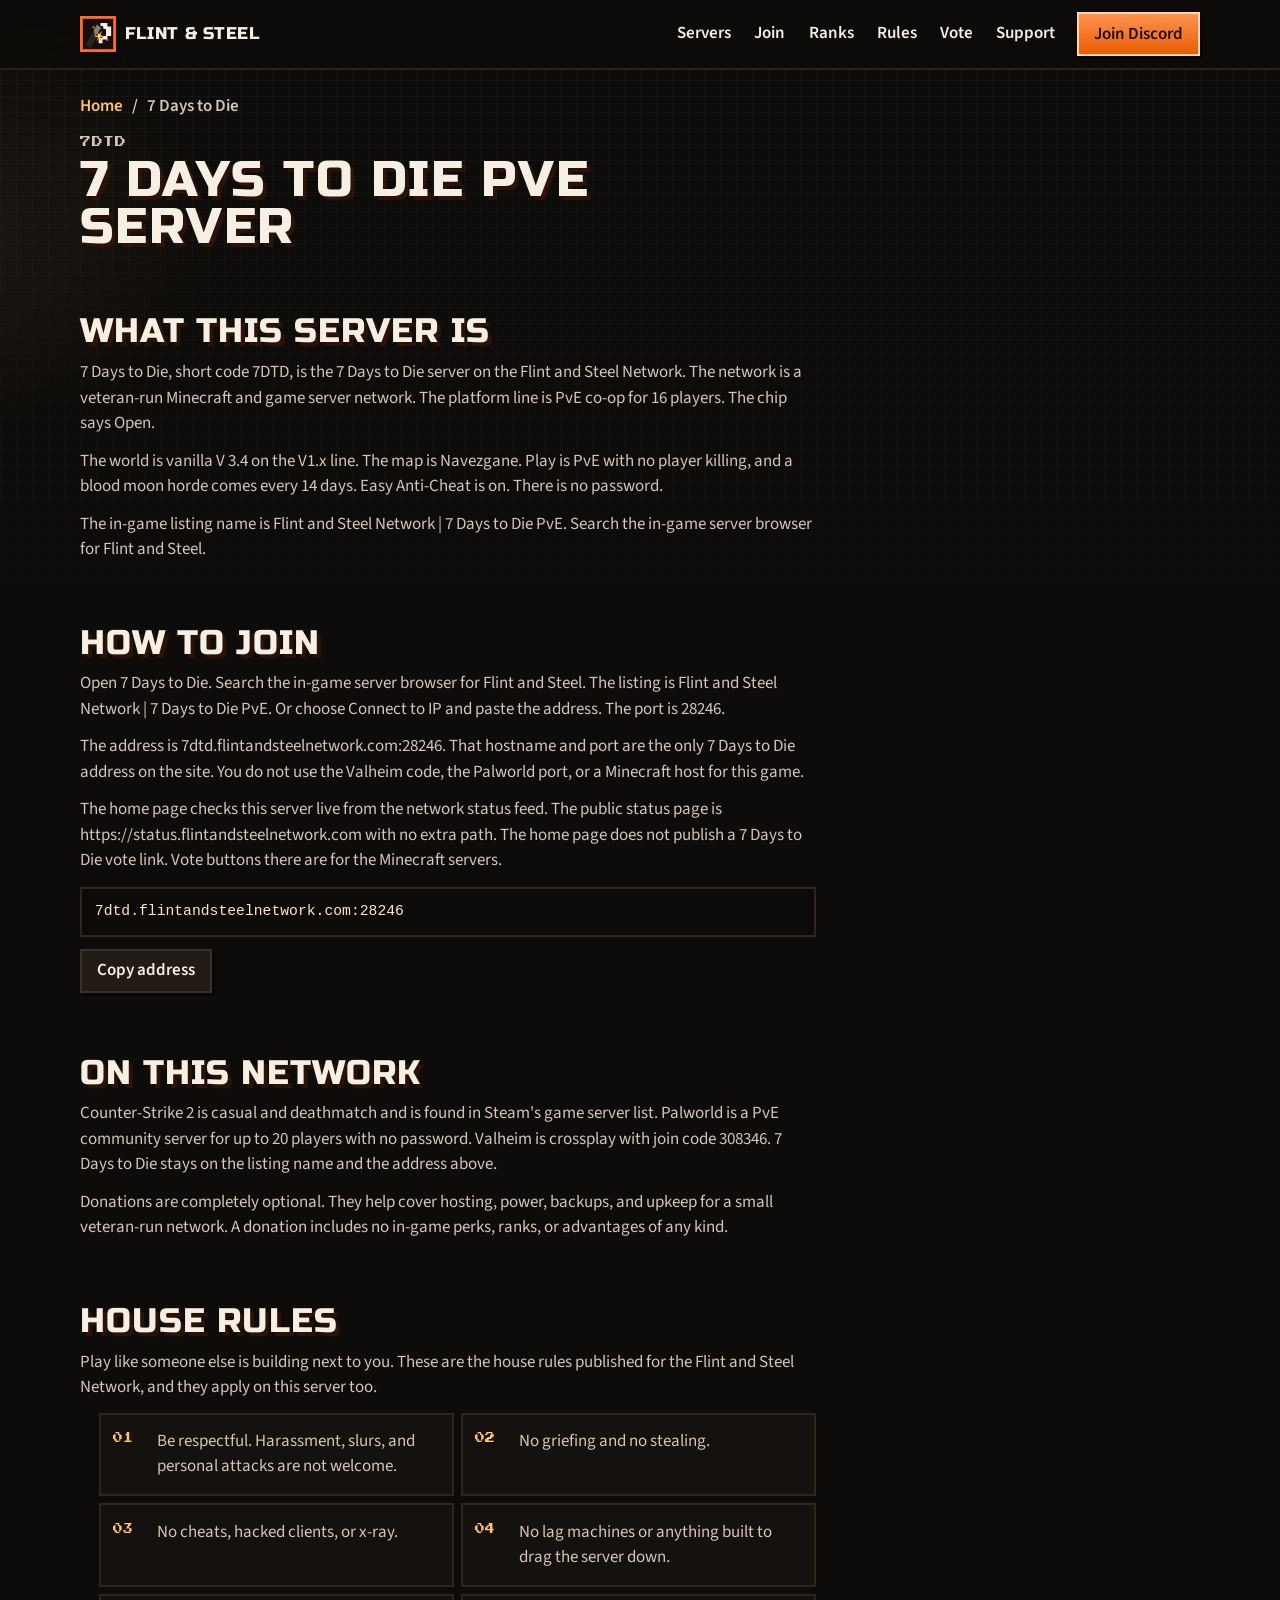
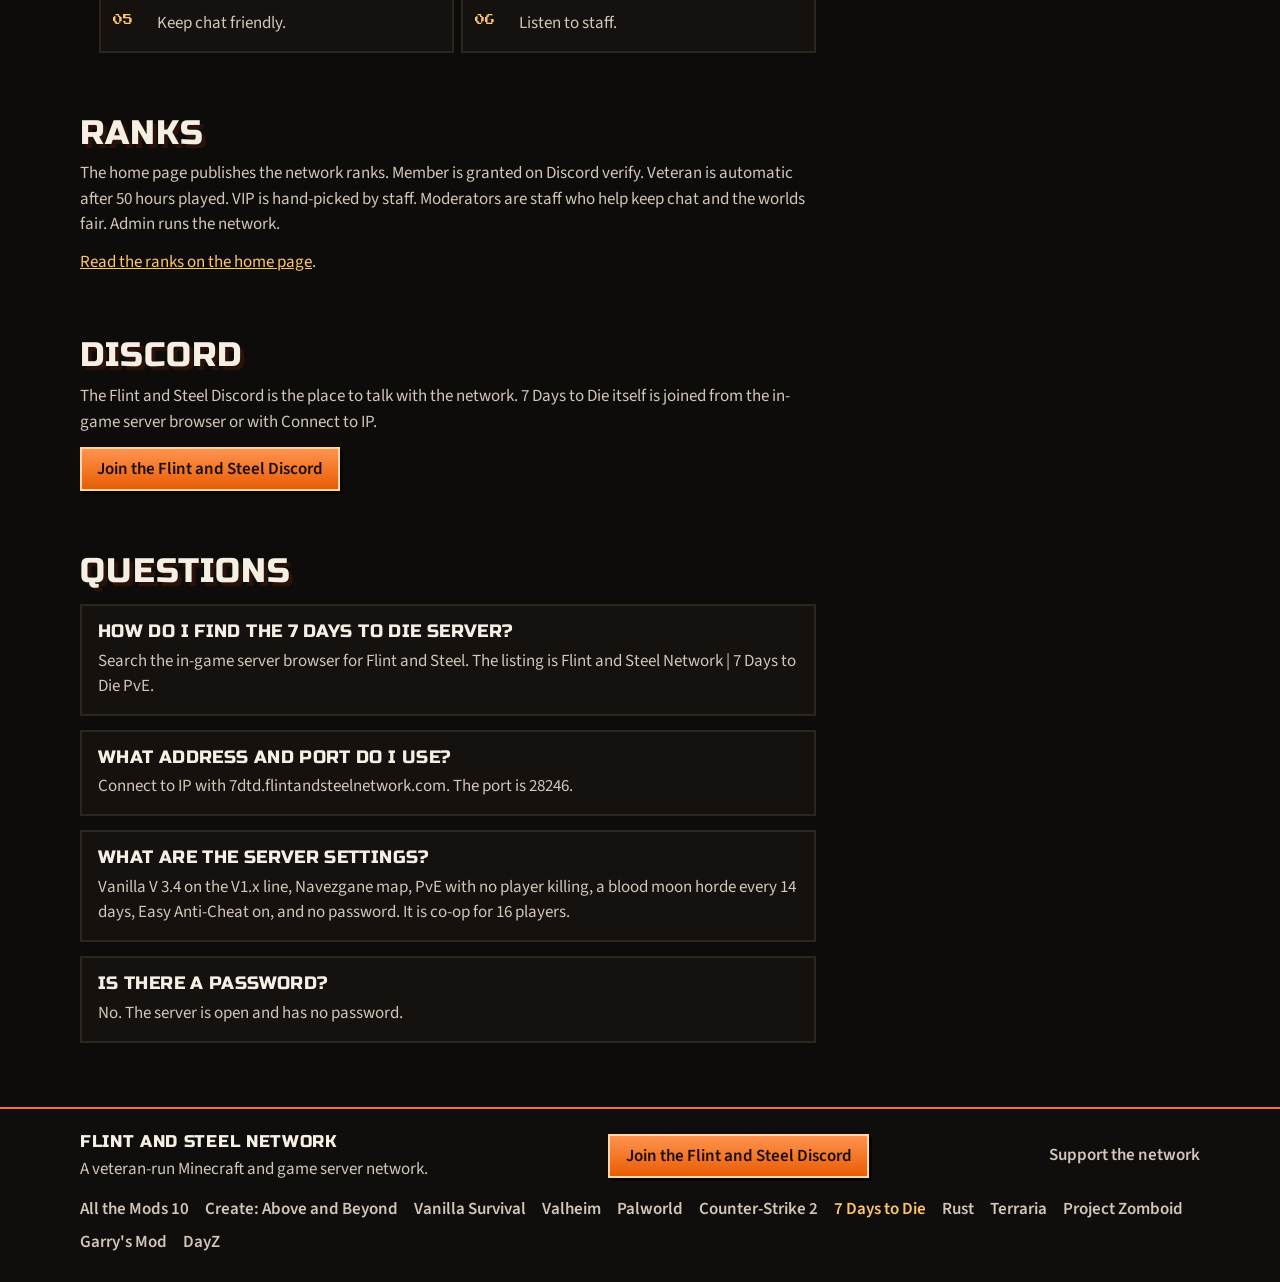
==== commit 394070f3: "Add Terraria, Project Zomboid, Garry's Mod, and DayZ. Each game gets a page in the same shape as Rus" ====
--- a/7-days-to-die/index.html
+++ b/7-days-to-die/index.html
@@ -217,6 +217,10 @@
         <a href="/cs2/">Counter-Strike 2</a>
         <a href="/7-days-to-die/" aria-current="page">7 Days to Die</a>
         <a href="/rust/">Rust</a>
+        <a href="/terraria/">Terraria</a>
+        <a href="/zomboid/">Project Zomboid</a>
+        <a href="/gmod/">Garry's Mod</a>
+        <a href="/dayz/">DayZ</a>
       </nav>
     </div>
   </footer>
--- a/css/site.css
+++ b/css/site.css
@@ -595,6 +595,34 @@
     #17130f;
 }
 
+.game-banner-terraria {
+  border-left-color: #7d9a4a;
+  background:
+    linear-gradient(90deg, rgba(125, 154, 74, 0.2), transparent 62%),
+    #17130f;
+}
+
+.game-banner-zomboid {
+  border-left-color: #8d9a62;
+  background:
+    linear-gradient(90deg, rgba(141, 154, 98, 0.2), transparent 62%),
+    #17130f;
+}
+
+.game-banner-gmod {
+  border-left-color: #3d7ec4;
+  background:
+    linear-gradient(90deg, rgba(61, 126, 196, 0.2), transparent 62%),
+    #17130f;
+}
+
+.game-banner-dayz {
+  border-left-color: #6b7044;
+  background:
+    linear-gradient(90deg, rgba(107, 112, 68, 0.22), transparent 62%),
+    #17130f;
+}
+
 .game-emblem {
   width: 40px;
   height: 40px;
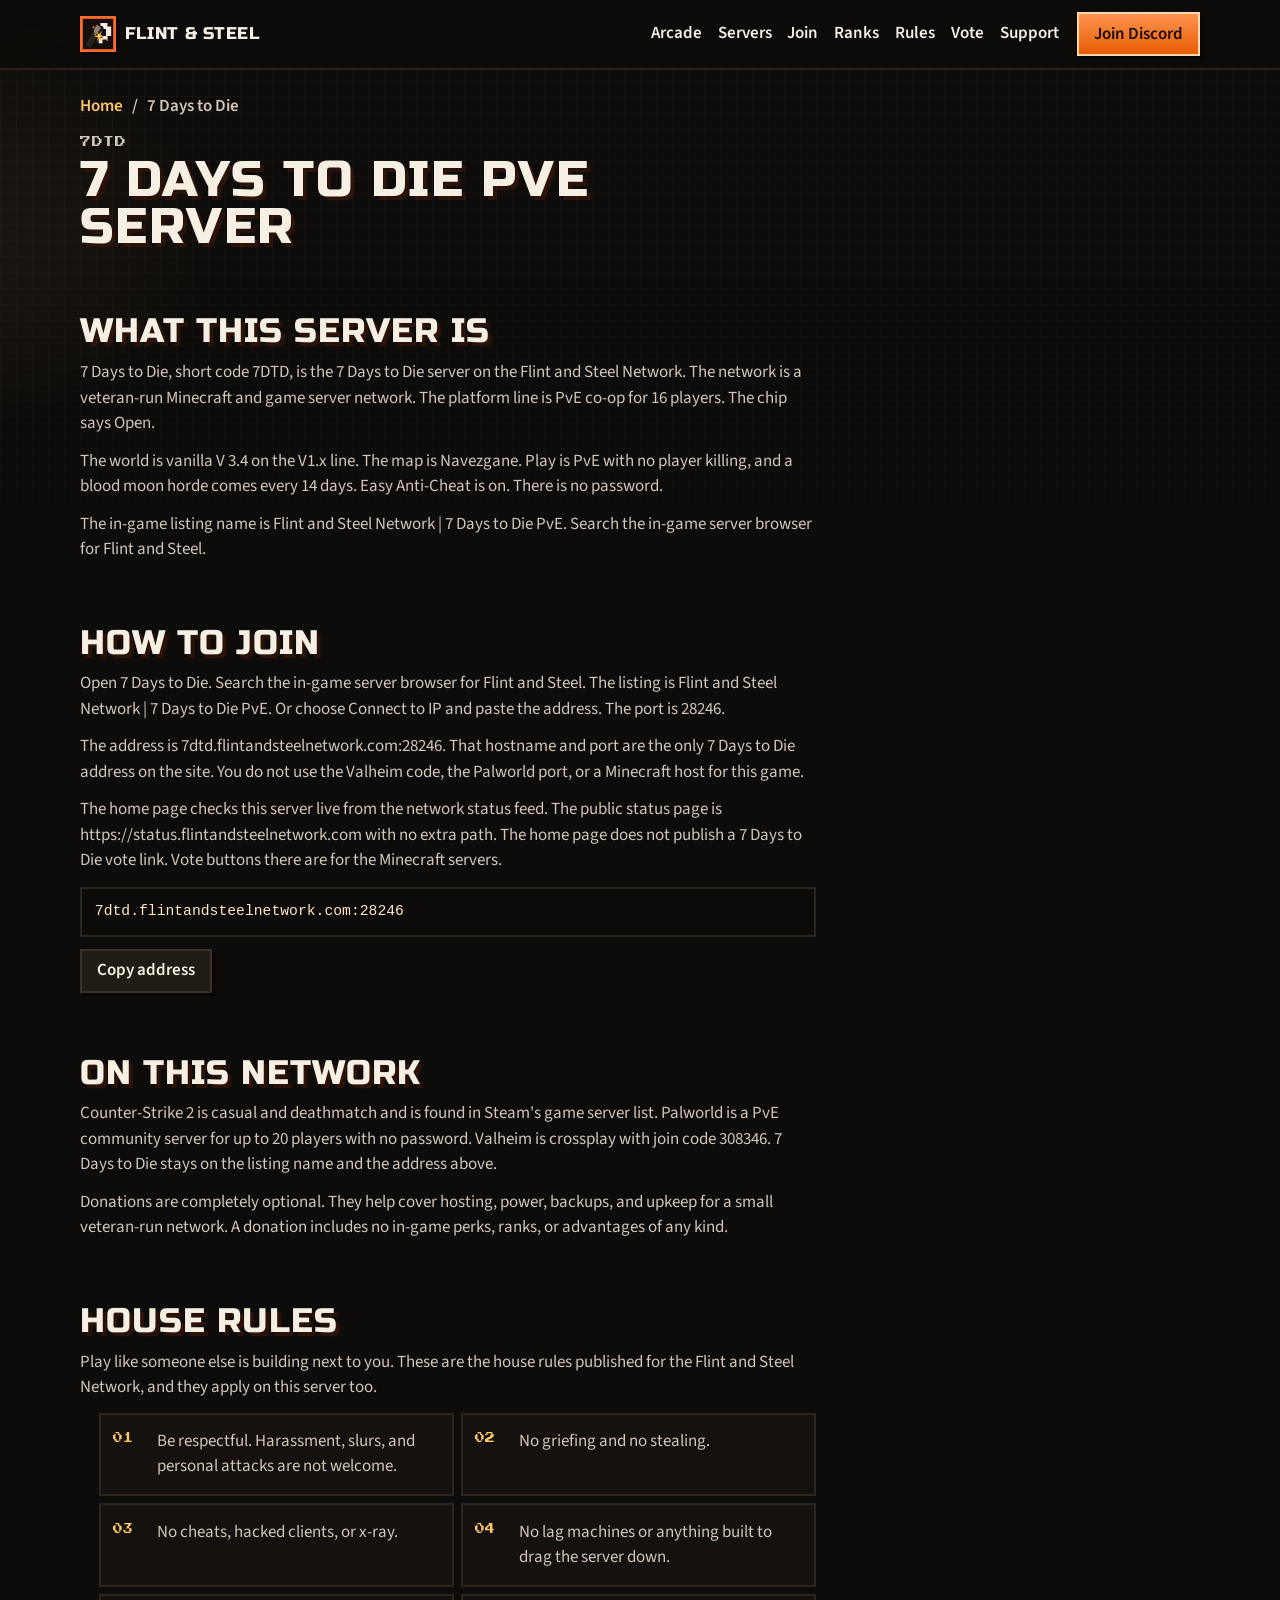
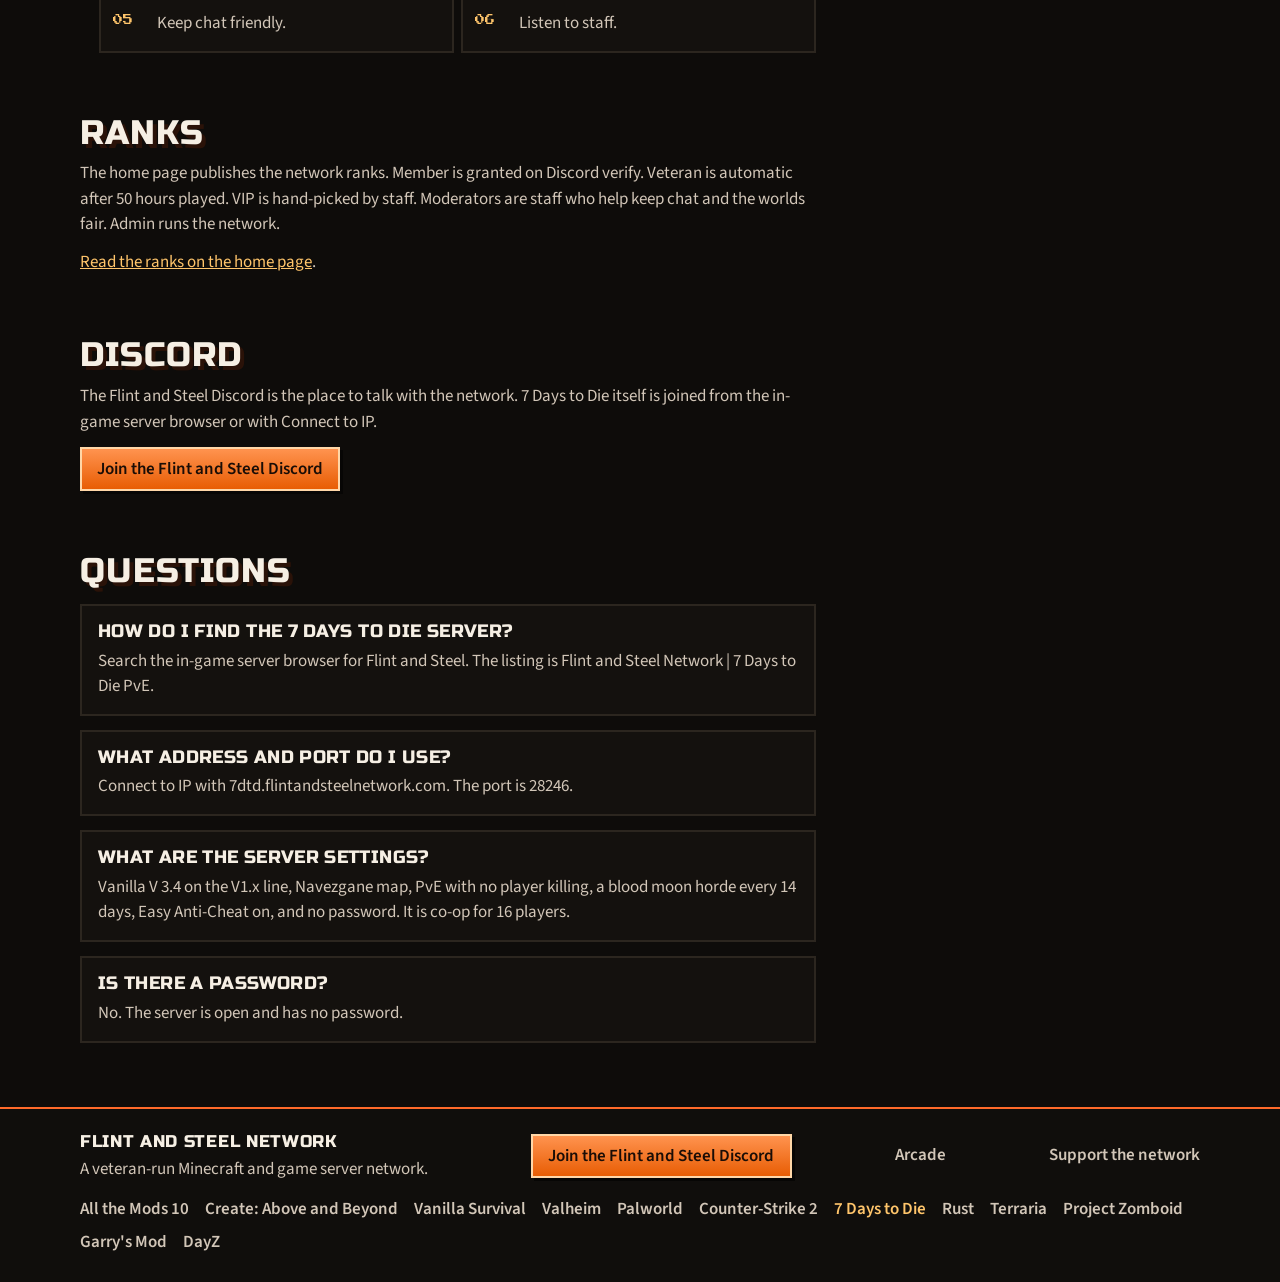
==== commit dabd40d1: "Add a browser arcade for local ROMs and free homebrew. Visitors can drop a ROM that stays in the bro" ====
--- a/7-days-to-die/index.html
+++ b/7-days-to-die/index.html
@@ -104,6 +104,7 @@
         <span class="brand-name brand-name-short">F&amp;S</span>
       </a>
       <nav class="nav-desktop" aria-label="Sections">
+        <a class="nav-link" href="/arcade/">Arcade</a>
         <a class="nav-link" href="/#servers">Servers</a>
         <a class="nav-link" href="/#join">Join</a>
         <a class="nav-link" href="/#ranks">Ranks</a>
@@ -118,6 +119,7 @@
       </a>
       <button type="button" class="btn btn-steel nav-toggle" aria-expanded="false" aria-controls="mobile-nav">Menu</button>
       <nav id="mobile-nav" class="nav-mobile" hidden aria-label="Sections">
+        <a class="nav-link" href="/arcade/">Arcade</a>
         <a class="nav-link" href="/#servers">Servers</a>
         <a class="nav-link" href="/#join">Join</a>
         <a class="nav-link" href="/#ranks">Ranks</a>
@@ -207,6 +209,7 @@
         <p class="footer-about">A veteran-run Minecraft and game server network.</p>
       </div>
       <a class="btn btn-ember" href="https://discord.gg/zWJfDJQcgP" target="_blank" rel="noopener noreferrer">Join the Flint and Steel Discord<span class="sr-only"> (opens in a new tab)</span></a>
+      <a class="footer-support" href="/arcade/">Arcade</a>
       <a class="footer-support" href="https://ko-fi.com/flintandsteelnetwork" target="_blank" rel="noopener noreferrer">Support the network<span class="sr-only"> (opens in a new tab)</span></a>
       <nav class="footer-servers" aria-label="Servers">
         <a href="/atm10/">All the Mods 10</a>
--- a/css/site.css
+++ b/css/site.css
@@ -329,6 +329,19 @@
   box-shadow: 0 0 0 var(--shadow);
 }
 
+.btn:disabled,
+.btn:disabled:hover,
+.btn:disabled:active {
+  opacity: 0.45;
+  cursor: not-allowed;
+  transform: none;
+  box-shadow: 3px 3px 0 var(--shadow);
+}
+
+.btn[hidden] {
+  display: none !important;
+}
+
 .btn-ember {
   background: linear-gradient(#ff934f, #e85d04);
   color: #1a0d06;
@@ -1164,3 +1177,297 @@
     transition: none !important;
   }
 }
+
+.footer-support[aria-current="page"] {
+  color: var(--spark);
+}
+
+@media (min-width: 880px) {
+  .nav-desktop .nav-link {
+    padding-inline: 0.42rem;
+  }
+}
+
+.arcade-page h1 {
+  margin: 0.35rem 0 0.7rem;
+  font-family: var(--font-display);
+  font-size: clamp(2rem, 4vw, 3.1rem);
+  font-weight: 400;
+  letter-spacing: 0.03em;
+  line-height: 0.95;
+  text-transform: uppercase;
+  text-shadow: 4px 4px 0 #2a1208;
+}
+
+.arcade-page h2 {
+  font-size: clamp(1.55rem, 3vw, 2.15rem);
+}
+
+.arcade-page .copy {
+  margin-top: 0.75rem;
+  color: var(--ash);
+}
+
+.legal-note {
+  margin-top: 1rem;
+  padding: 0.9rem 1rem;
+  background: #2a1c10;
+  border: 2px solid var(--ember);
+  box-shadow: 4px 4px 0 var(--shadow);
+  color: var(--parchment);
+}
+
+.legal-note p + p {
+  margin-top: 0.55rem;
+}
+
+.play-layout {
+  display: grid;
+  gap: 1rem;
+  margin-top: 1rem;
+  min-width: 0;
+}
+
+.rom-form,
+.play-stage,
+.arcade-card {
+  min-width: 0;
+}
+
+.rom-form {
+  display: grid;
+  align-content: start;
+  gap: 0.75rem;
+  padding: 1rem;
+  background:
+    linear-gradient(180deg, rgba(255, 106, 42, 0.08), transparent 42%),
+    var(--coal);
+  border: 2px solid var(--steel);
+  box-shadow: 6px 6px 0 var(--shadow);
+}
+
+.drop-zone {
+  display: grid;
+  gap: 0.35rem;
+  place-items: center;
+  min-height: 9.5rem;
+  padding: 1.1rem 1rem;
+  text-align: center;
+  cursor: pointer;
+  background: #120f0c;
+  border: 2px dashed #8a4b2c;
+}
+
+.drop-zone:hover,
+.drop-zone:focus-within,
+.drop-zone.is-hot {
+  border-color: var(--ember);
+  background: #24180f;
+}
+
+.drop-title {
+  font-family: var(--font-display);
+  font-size: clamp(1.35rem, 2vw, 1.7rem);
+  letter-spacing: 0.03em;
+  text-transform: uppercase;
+}
+
+.drop-hint,
+.picked,
+.field-label,
+.bios-drawer p {
+  color: var(--ash);
+}
+
+.field-label {
+  display: grid;
+  gap: 0.35rem;
+  font-weight: 600;
+}
+
+.rom-system {
+  width: 100%;
+  min-height: 44px;
+  padding: 0.45rem 0.6rem;
+  background: #120f0c;
+  color: var(--parchment);
+  border: 2px solid var(--steel);
+  font: inherit;
+}
+
+.picked {
+  min-height: 1.5rem;
+  margin: 0;
+  overflow-wrap: anywhere;
+}
+
+.form-actions {
+  display: flex;
+  flex-wrap: wrap;
+  gap: 0.55rem;
+}
+
+.bios-drawer {
+  border-top: 2px solid #2c261f;
+  padding-top: 0.7rem;
+}
+
+.bios-drawer summary {
+  min-height: 44px;
+  display: flex;
+  align-items: center;
+  cursor: pointer;
+  font-weight: 600;
+}
+
+.file-label {
+  display: inline-flex;
+  align-items: center;
+  min-height: 44px;
+  margin-top: 0.55rem;
+  padding: 0.45rem 0.8rem;
+  background: var(--iron);
+  color: var(--parchment);
+  border: 2px solid var(--steel);
+  box-shadow: 3px 3px 0 var(--shadow);
+  font-weight: 600;
+  cursor: pointer;
+}
+
+.stage-idle,
+.stage-frame {
+  aspect-ratio: 4 / 3;
+  width: 100%;
+  background: #0c0b0a;
+  border: 2px solid var(--steel);
+  box-shadow: 6px 6px 0 var(--shadow);
+}
+
+.stage-idle[hidden],
+.stage-frame[hidden] {
+  display: none !important;
+}
+
+.stage-idle {
+  display: grid;
+  place-items: center;
+  margin: 0;
+  padding: 1rem;
+  text-align: center;
+  color: var(--ash);
+}
+
+.stage-frame {
+  position: relative;
+}
+
+.player-frame {
+  position: absolute;
+  inset: 0;
+  width: 100%;
+  height: 100%;
+  border: 0;
+  background: #0e0c0a;
+}
+
+.player-status {
+  min-height: 1.5rem;
+  margin: 0.7rem 0 0;
+  color: var(--ash);
+}
+
+.arcade-grid {
+  display: grid;
+  gap: 1rem;
+  margin-top: 1.15rem;
+}
+
+.arcade-card {
+  display: flex;
+  flex-direction: column;
+  gap: 0.75rem;
+  padding: 1rem;
+  background:
+    linear-gradient(180deg, rgba(255, 106, 42, 0.07), transparent 38%),
+    var(--iron);
+  border: 2px solid var(--steel);
+  box-shadow: 6px 6px 0 var(--shadow);
+}
+
+.credit {
+  margin: 0;
+  color: var(--gold);
+  font-weight: 600;
+}
+
+.arcade-card h3 {
+  font-family: var(--font-display);
+  font-size: 1.55rem;
+  font-weight: 400;
+  letter-spacing: 0.03em;
+  line-height: 1.05;
+  text-transform: uppercase;
+}
+
+.credit-list {
+  display: grid;
+  gap: 0.9rem;
+  margin: 0.9rem 0 0;
+  padding: 0;
+  list-style: none;
+}
+
+.credit-list li {
+  padding: 0.85rem 0.95rem;
+  background: #14110e;
+  border: 2px solid #2c261f;
+  color: var(--ash);
+}
+
+.control-grid {
+  display: grid;
+  grid-template-columns: minmax(7.5rem, 11rem) minmax(0, 1fr);
+  gap: 0.45rem 1rem;
+  margin: 0.85rem 0 0;
+}
+
+.control-grid dt {
+  margin: 0;
+  color: var(--spark);
+  font-weight: 600;
+}
+
+.control-grid dd {
+  margin: 0;
+  color: var(--ash);
+}
+
+@media (max-width: 560px) {
+  .control-grid {
+    grid-template-columns: 1fr;
+  }
+
+  .control-grid dd {
+    margin-bottom: 0.35rem;
+  }
+}
+
+@media (min-width: 800px) {
+  .arcade-grid {
+    grid-template-columns: 1fr 1fr;
+  }
+}
+
+@media (min-width: 960px) {
+  .play-layout {
+    grid-template-columns: minmax(16rem, 0.86fr) minmax(0, 1.14fr);
+    align-items: start;
+  }
+}
+
+@media (hover: hover) {
+  .arcade-card:hover,
+  .drop-zone:hover {
+    border-color: var(--ember);
+  }
+}
